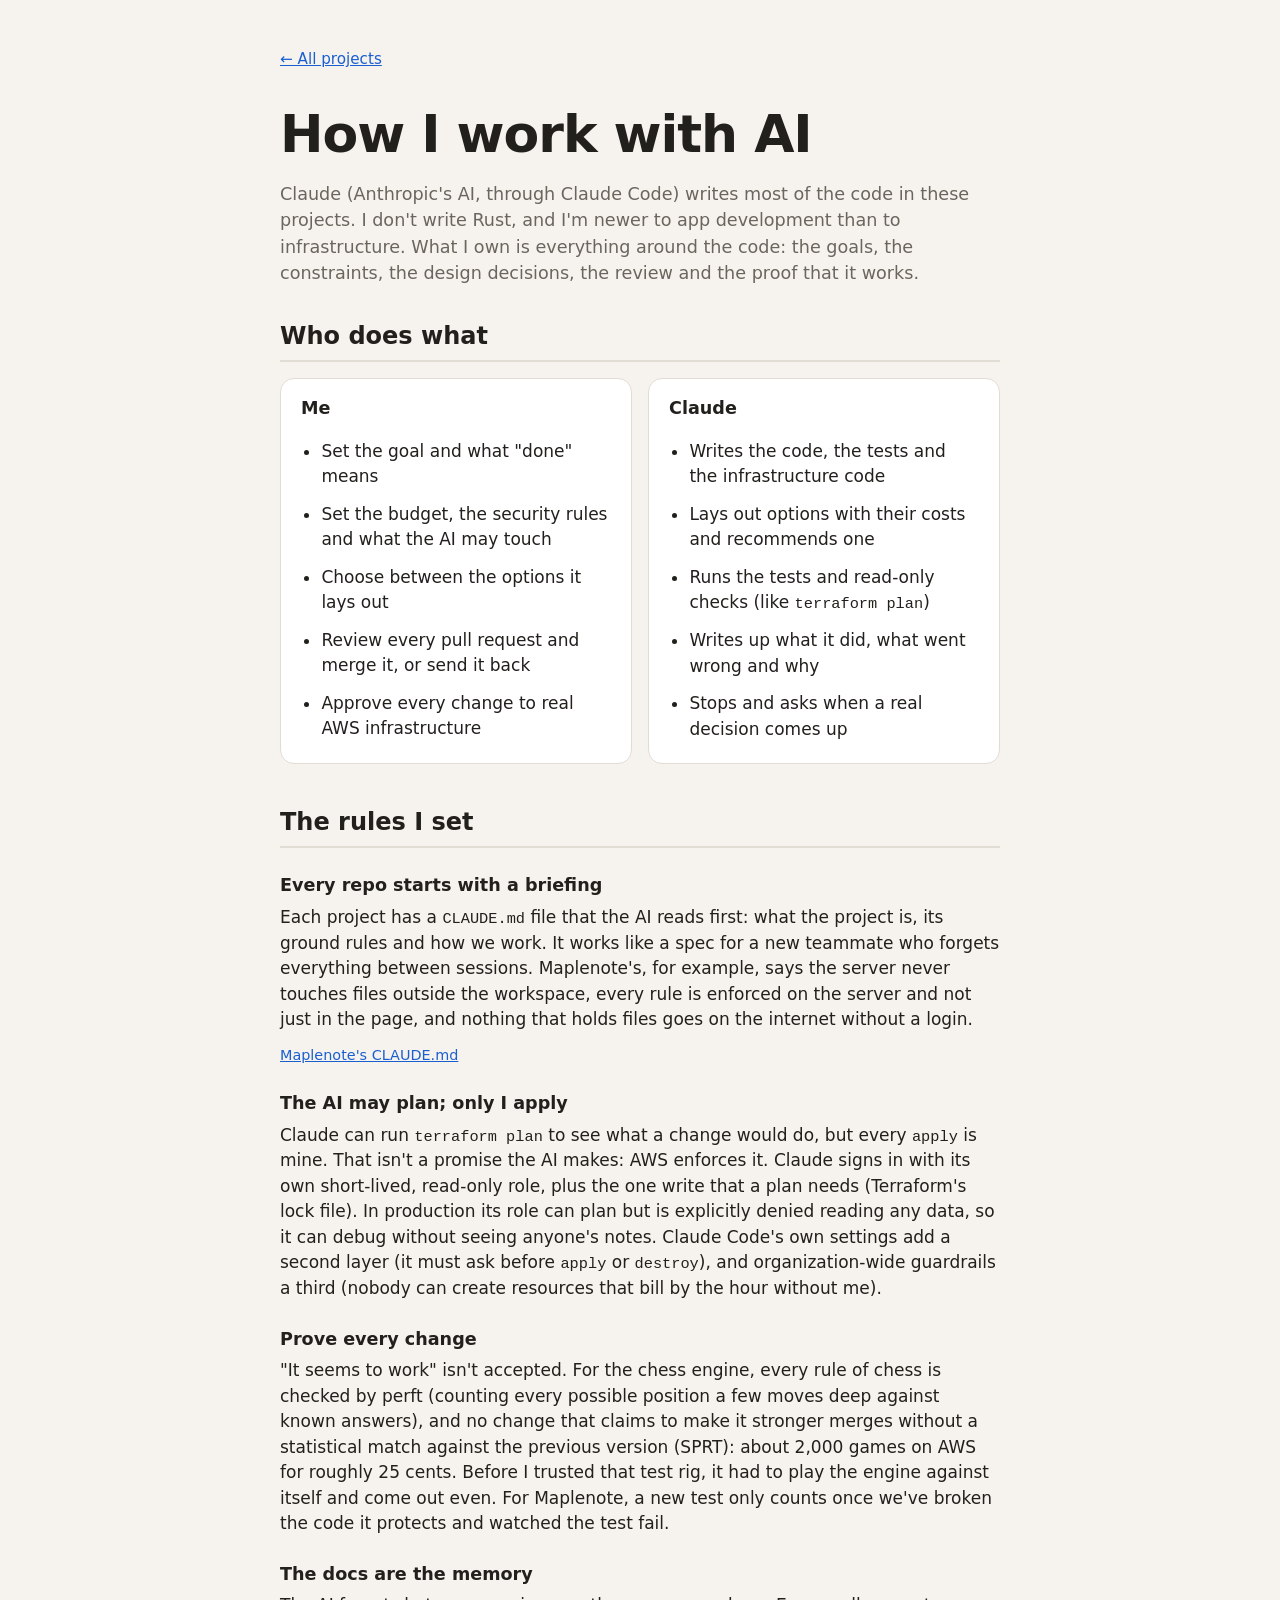
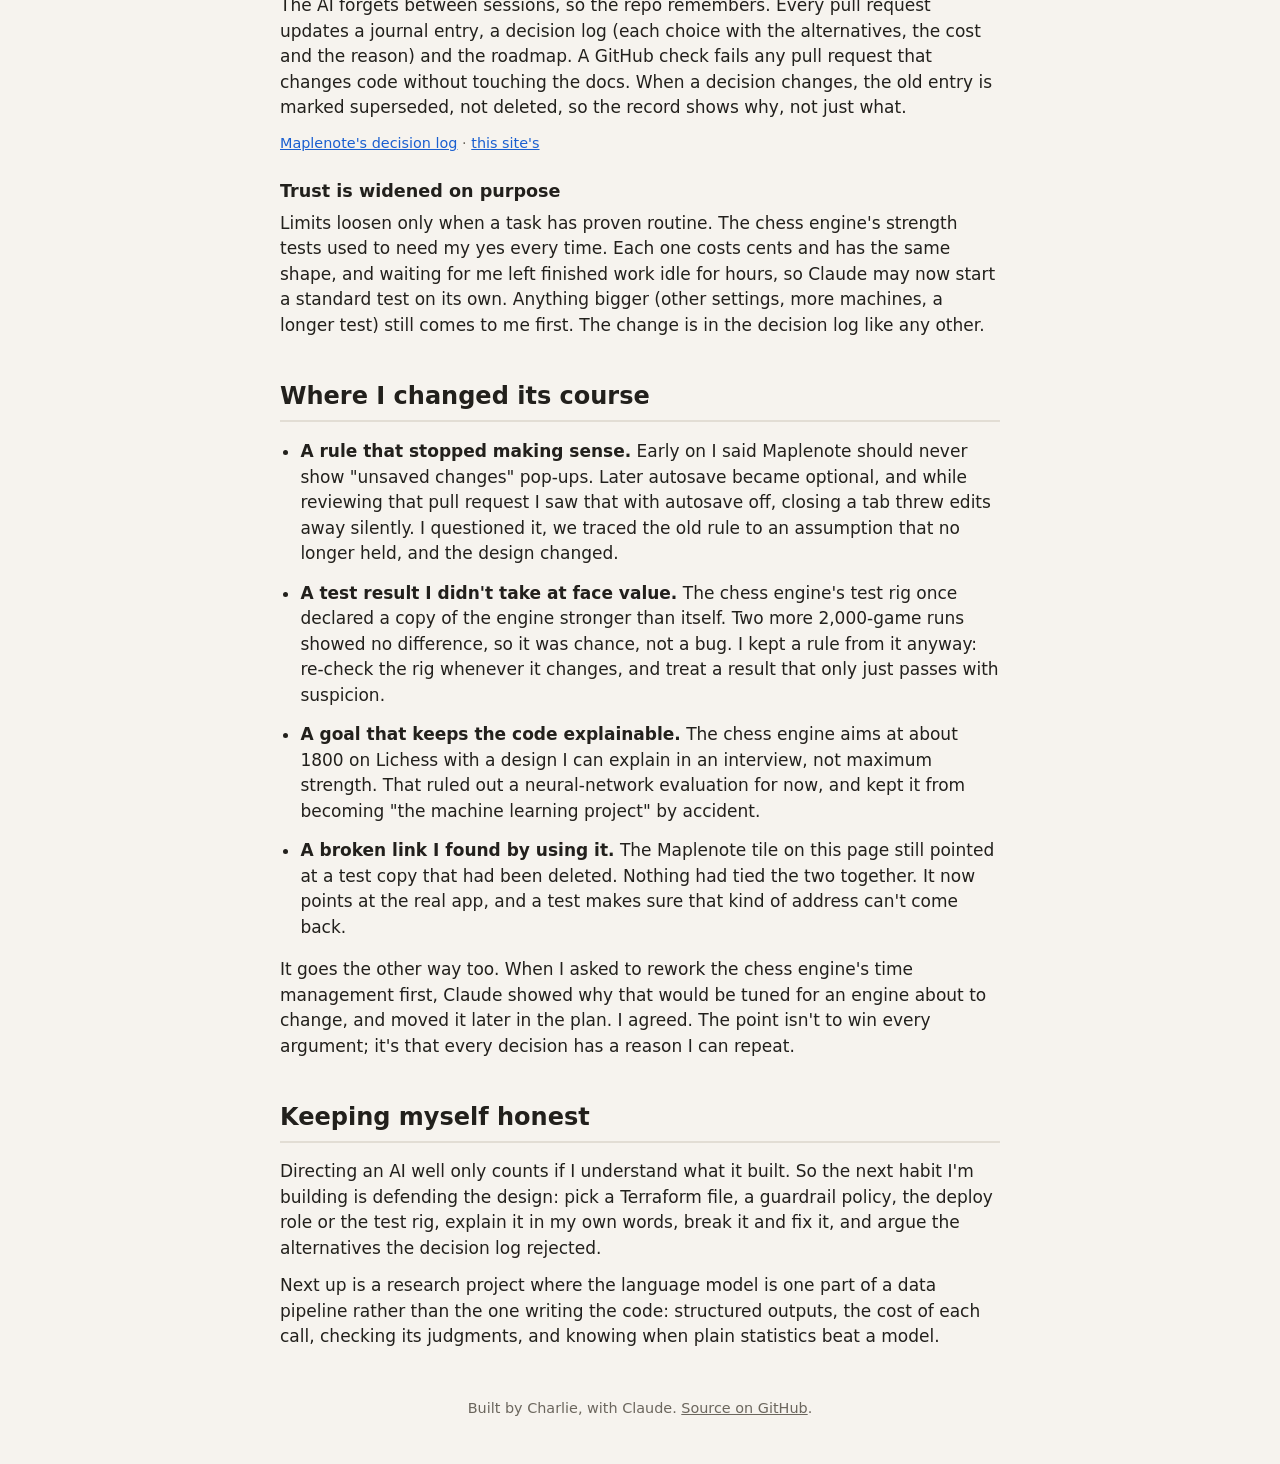
==== site/ai.html @ 4c2b3a05 "Add a "How I work with AI" tile and page A fifth tile opens site/ai.html: Claude writes most of the " ====
<!doctype html>
<html lang="en">
<head>
  <meta charset="utf-8">
  <meta name="viewport" content="width=device-width, initial-scale=1">
  <title>How I work with AI · Charlie's projects</title>
  <meta name="description" content="Claude writes most of my code. Here is what I own, the rules I set it, and where I changed its course.">
  <link rel="icon" href="favicon.svg" type="image/svg+xml">
  <link rel="stylesheet" href="style.css">
</head>
<body class="page">
  <nav class="back"><a href="index.html">← All projects</a></nav>

  <header>
    <h1>How I work with AI</h1>
    <p class="lede">Claude (Anthropic's AI, through Claude Code) writes most of the code in these projects. I don't write Rust, and I'm newer to app development than to infrastructure. What I own is everything around the code: the goals, the constraints, the design decisions, the review and the proof that it works.</p>
  </header>

  <main class="article">
    <section>
      <h2>Who does what</h2>
      <div class="split">
        <div class="card">
          <h3>Me</h3>
          <ul>
            <li>Set the goal and what "done" means</li>
            <li>Set the budget, the security rules and what the AI may touch</li>
            <li>Choose between the options it lays out</li>
            <li>Review every pull request and merge it, or send it back</li>
            <li>Approve every change to real AWS infrastructure</li>
          </ul>
        </div>
        <div class="card">
          <h3>Claude</h3>
          <ul>
            <li>Writes the code, the tests and the infrastructure code</li>
            <li>Lays out options with their costs and recommends one</li>
            <li>Runs the tests and read-only checks (like <code>terraform plan</code>)</li>
            <li>Writes up what it did, what went wrong and why</li>
            <li>Stops and asks when a real decision comes up</li>
          </ul>
        </div>
      </div>
    </section>

    <section>
      <h2>The rules I set</h2>

      <h3>Every repo starts with a briefing</h3>
      <p>Each project has a <code>CLAUDE.md</code> file that the AI reads first: what the project is, its ground rules and how we work. It works like a spec for a new teammate who forgets everything between sessions. Maplenote's, for example, says the server never touches files outside the workspace, every rule is enforced on the server and not just in the page, and nothing that holds files goes on the internet without a login.</p>
      <p class="evidence"><a href="https://github.com/CharlieWA01/maplenote/blob/main/CLAUDE.md" rel="noopener">Maplenote's CLAUDE.md</a></p>

      <h3>The AI may plan; only I apply</h3>
      <p>Claude can run <code>terraform plan</code> to see what a change would do, but every <code>apply</code> is mine. That isn't a promise the AI makes: AWS enforces it. Claude signs in with its own short-lived, read-only role, plus the one write that a plan needs (Terraform's lock file). In production its role can plan but is explicitly denied reading any data, so it can debug without seeing anyone's notes. Claude Code's own settings add a second layer (it must ask before <code>apply</code> or <code>destroy</code>), and organization-wide guardrails a third (nobody can create resources that bill by the hour without me).</p>

      <h3>Prove every change</h3>
      <p>"It seems to work" isn't accepted. For the chess engine, every rule of chess is checked by perft (counting every possible position a few moves deep against known answers), and no change that claims to make it stronger merges without a statistical match against the previous version (SPRT): about 2,000 games on AWS for roughly 25 cents. Before I trusted that test rig, it had to play the engine against itself and come out even. For Maplenote, a new test only counts once we've broken the code it protects and watched the test fail.</p>

      <h3>The docs are the memory</h3>
      <p>The AI forgets between sessions, so the repo remembers. Every pull request updates a journal entry, a decision log (each choice with the alternatives, the cost and the reason) and the roadmap. A GitHub check fails any pull request that changes code without touching the docs. When a decision changes, the old entry is marked superseded, not deleted, so the record shows why, not just what.</p>
      <p class="evidence"><a href="https://github.com/CharlieWA01/maplenote/blob/main/docs/DECISIONS.md" rel="noopener">Maplenote's decision log</a> · <a href="https://github.com/CharlieWA01/portfolio/blob/main/docs/DECISIONS.md" rel="noopener">this site's</a></p>

      <h3>Trust is widened on purpose</h3>
      <p>Limits loosen only when a task has proven routine. The chess engine's strength tests used to need my yes every time. Each one costs cents and has the same shape, and waiting for me left finished work idle for hours, so Claude may now start a standard test on its own. Anything bigger (other settings, more machines, a longer test) still comes to me first. The change is in the decision log like any other.</p>
    </section>

    <section>
      <h2>Where I changed its course</h2>
      <ul class="stories">
        <li><strong>A rule that stopped making sense.</strong> Early on I said Maplenote should never show "unsaved changes" pop-ups. Later autosave became optional, and while reviewing that pull request I saw that with autosave off, closing a tab threw edits away silently. I questioned it, we traced the old rule to an assumption that no longer held, and the design changed.</li>
        <li><strong>A test result I didn't take at face value.</strong> The chess engine's test rig once declared a copy of the engine stronger than itself. Two more 2,000-game runs showed no difference, so it was chance, not a bug. I kept a rule from it anyway: re-check the rig whenever it changes, and treat a result that only just passes with suspicion.</li>
        <li><strong>A goal that keeps the code explainable.</strong> The chess engine aims at about 1800 on Lichess with a design I can explain in an interview, not maximum strength. That ruled out a neural-network evaluation for now, and kept it from becoming "the machine learning project" by accident.</li>
        <li><strong>A broken link I found by using it.</strong> The Maplenote tile on this page still pointed at a test copy that had been deleted. Nothing had tied the two together. It now points at the real app, and a test makes sure that kind of address can't come back.</li>
      </ul>
      <p>It goes the other way too. When I asked to rework the chess engine's time management first, Claude showed why that would be tuned for an engine about to change, and moved it later in the plan. I agreed. The point isn't to win every argument; it's that every decision has a reason I can repeat.</p>
    </section>

    <section>
      <h2>Keeping myself honest</h2>
      <p>Directing an AI well only counts if I understand what it built. So the next habit I'm building is defending the design: pick a Terraform file, a guardrail policy, the deploy role or the test rig, explain it in my own words, break it and fix it, and argue the alternatives the decision log rejected.</p>
      <p>Next up is a research project where the language model is one part of a data pipeline rather than the one writing the code: structured outputs, the cost of each call, checking its judgments, and knowing when plain statistics beat a model.</p>
    </section>
  </main>

  <footer>
    <p>Built by Charlie, with Claude. <a href="https://github.com/CharlieWA01/portfolio" rel="noopener">Source on GitHub</a>.</p>
  </footer>
</body>
</html>
---- site/style.css ----
/* Charlie's projects: one page of big, friendly tiles. No build step, no
   scripts. Colours are defined once here; dark mode follows the visitor's
   system setting. */
:root {
  --bg: #f6f3ee;
  --text: #22201c;
  --muted: #6b665d;
  --card-text: #ffffff;
  --maplenote: #d9822b; /* maple orange, Maplenote's own accent */
  --stargazer: #3d4a8f;
  --site: #2f7d6d;
  --homelab: #6b5a7a;
  --ai: #9a4f5c;
  --card-bg: #ffffff;
  --rule: #e2ddd4;
  --focus: #1a5fd0;
  color-scheme: light;
}

@media (prefers-color-scheme: dark) {
  :root {
    --bg: #1b1c1f;
    --text: #e6e4df;
    --muted: #a19c92;
    --focus: #7fb0ff;
    --card-bg: #26282c;
    --rule: #3a3c41;
    color-scheme: dark;
  }
}

* { box-sizing: border-box; }

html { -webkit-text-size-adjust: 100%; }

body {
  margin: 0;
  padding: 48px 16px 32px;
  background: var(--bg);
  color: var(--text);
  font: 17px/1.5 system-ui, -apple-system, "Segoe UI", sans-serif;
}

header, footer, .tiles {
  max-width: 1040px;
  margin: 0 auto;
}

header { text-align: center; margin-bottom: 40px; }

h1 {
  margin: 0 0 8px;
  font-size: clamp(2rem, 6vw, 3.25rem);
  letter-spacing: -0.02em;
}

.lede { margin: 0; color: var(--muted); }

.tiles {
  display: grid;
  grid-template-columns: repeat(auto-fill, minmax(240px, 1fr));
  gap: 20px;
}

.tile {
  position: relative;
  display: flex;
  flex-direction: column;
  min-height: 260px;
  padding: 24px;
  border-radius: 20px;
  color: var(--card-text);
  text-decoration: none;
  box-shadow: 0 2px 0 rgba(0, 0, 0, 0.08);
  transition: transform 120ms ease, box-shadow 120ms ease;
}

a.tile:hover {
  transform: translateY(-4px) rotate(-0.6deg);
  box-shadow: 0 10px 24px rgba(0, 0, 0, 0.18);
}

a.tile:focus-visible {
  outline: 3px solid var(--focus);
  outline-offset: 4px;
}

.tile h2 { margin: 12px 0 6px; font-size: 1.45rem; }
.tile p { margin: 0 0 16px; opacity: 0.95; }

.icon { font-size: 2.5rem; line-height: 1; }

.tag {
  margin-top: auto;
  font-size: 0.8rem;
  letter-spacing: 0.02em;
  opacity: 0.85;
}

.tile-maplenote { background: var(--maplenote); }
.tile-stargazer { background: var(--stargazer); }
.tile-site { background: var(--site); }
.tile-homelab { background: var(--homelab); }
.tile-ai { background: var(--ai); }

/* Not clickable yet: muted colour, but text stays full contrast. */
.soon { filter: saturate(0.5); }

/* Article pages (How I work with AI): one readable column. */
.page header, .page footer, .article, .back {
  max-width: 720px;
  margin-left: auto;
  margin-right: auto;
}

.page header { text-align: left; margin-bottom: 32px; }
.page .lede { font-size: 1.1rem; }

.back { margin-bottom: 24px; font-size: 0.95rem; }
.back a, .article a { color: var(--focus); }
.back a:focus-visible, .article a:focus-visible {
  outline: 3px solid var(--focus);
  outline-offset: 2px;
}

.article section { margin-bottom: 40px; }
.article h2 {
  margin: 0 0 16px;
  padding-bottom: 6px;
  border-bottom: 2px solid var(--rule);
  font-size: 1.5rem;
}
.article h3 { margin: 24px 0 6px; font-size: 1.1rem; }
.article p, .article li { margin: 0 0 12px; }
.article ul { padding-left: 1.2em; }
.article code { font-size: 0.9em; overflow-wrap: anywhere; }
.evidence { color: var(--muted); font-size: 0.9rem; }

.split {
  display: grid;
  grid-template-columns: repeat(auto-fit, minmax(260px, 1fr));
  gap: 16px;
}

.card {
  padding: 16px 20px 4px;
  border-radius: 14px;
  background: var(--card-bg);
  border: 1px solid var(--rule);
}
.card h3 { margin-top: 0; }

.stories li { margin-bottom: 14px; }

footer {
  margin-top: 48px;
  text-align: center;
  color: var(--muted);
  font-size: 0.9rem;
}

footer a { color: inherit; }

@media (prefers-reduced-motion: reduce) {
  .tile { transition: none; }
  a.tile:hover { transform: none; }
}
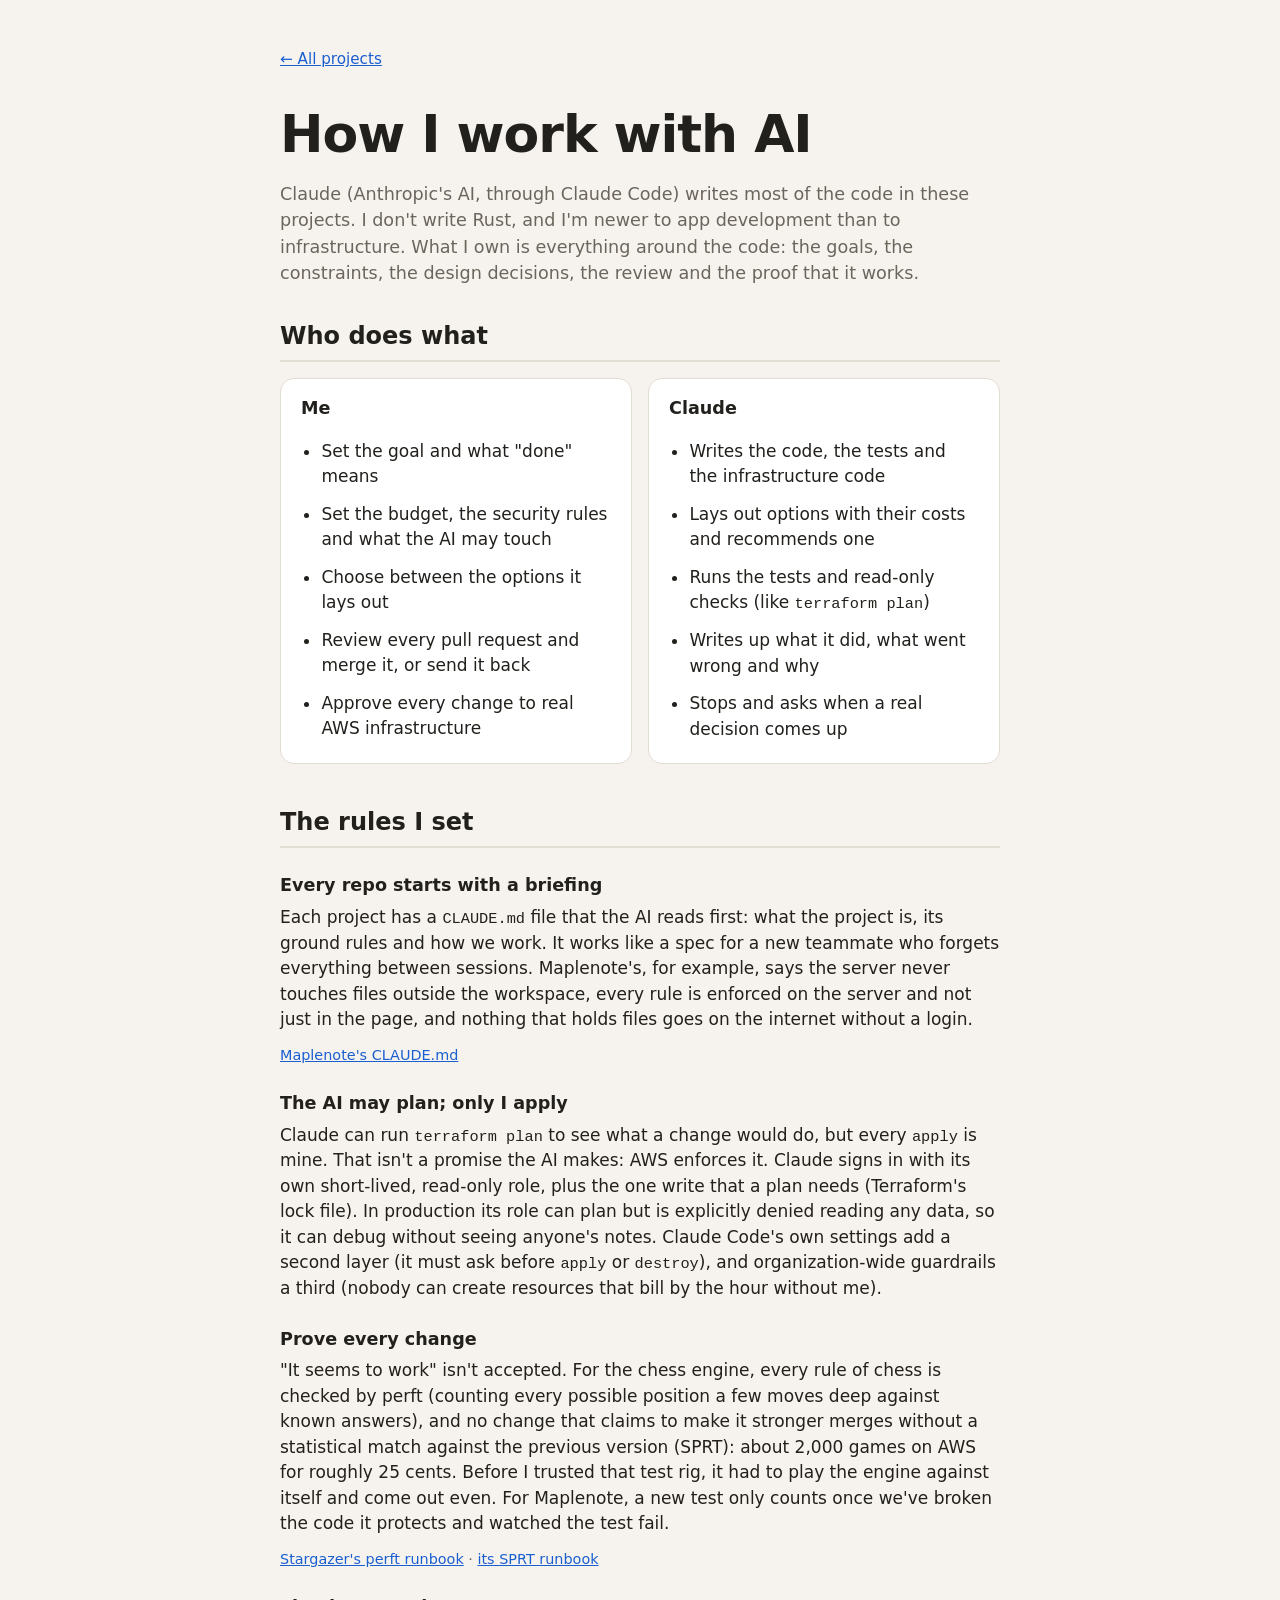
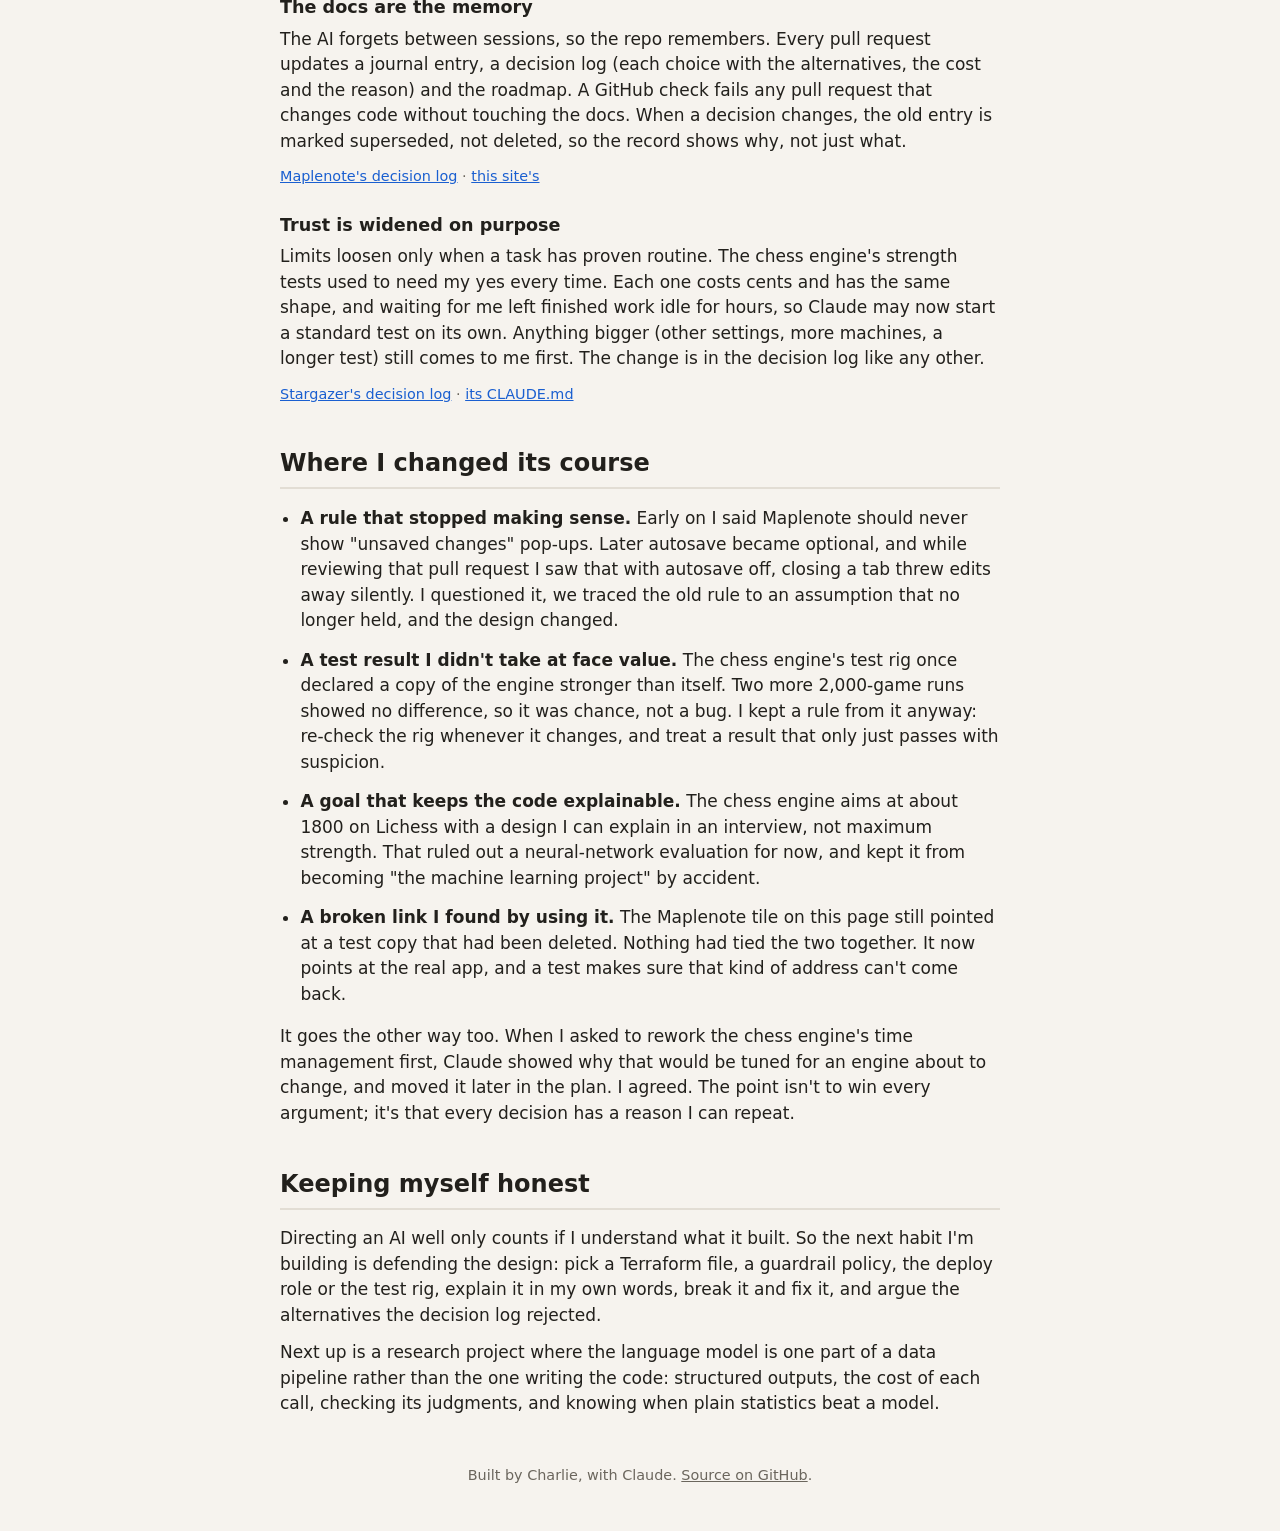
==== commit 9a7db041: "Link the AI page to Stargazer's runbooks and decision log Stargazer's repo is public now, so its evi" ====
--- a/site/ai.html
+++ b/site/ai.html
@@ -55,6 +55,7 @@
 
       <h3>Prove every change</h3>
       <p>"It seems to work" isn't accepted. For the chess engine, every rule of chess is checked by perft (counting every possible position a few moves deep against known answers), and no change that claims to make it stronger merges without a statistical match against the previous version (SPRT): about 2,000 games on AWS for roughly 25 cents. Before I trusted that test rig, it had to play the engine against itself and come out even. For Maplenote, a new test only counts once we've broken the code it protects and watched the test fail.</p>
+      <p class="evidence"><a href="https://github.com/CharlieWA01/stargazer/blob/main/docs/runbooks/perft.md" rel="noopener">Stargazer's perft runbook</a> · <a href="https://github.com/CharlieWA01/stargazer/blob/main/docs/runbooks/sprt.md" rel="noopener">its SPRT runbook</a></p>
 
       <h3>The docs are the memory</h3>
       <p>The AI forgets between sessions, so the repo remembers. Every pull request updates a journal entry, a decision log (each choice with the alternatives, the cost and the reason) and the roadmap. A GitHub check fails any pull request that changes code without touching the docs. When a decision changes, the old entry is marked superseded, not deleted, so the record shows why, not just what.</p>
@@ -62,6 +63,7 @@
 
       <h3>Trust is widened on purpose</h3>
       <p>Limits loosen only when a task has proven routine. The chess engine's strength tests used to need my yes every time. Each one costs cents and has the same shape, and waiting for me left finished work idle for hours, so Claude may now start a standard test on its own. Anything bigger (other settings, more machines, a longer test) still comes to me first. The change is in the decision log like any other.</p>
+      <p class="evidence"><a href="https://github.com/CharlieWA01/stargazer/blob/main/docs/DECISIONS.md" rel="noopener">Stargazer's decision log</a> · <a href="https://github.com/CharlieWA01/stargazer/blob/main/CLAUDE.md" rel="noopener">its CLAUDE.md</a></p>
     </section>
 
     <section>
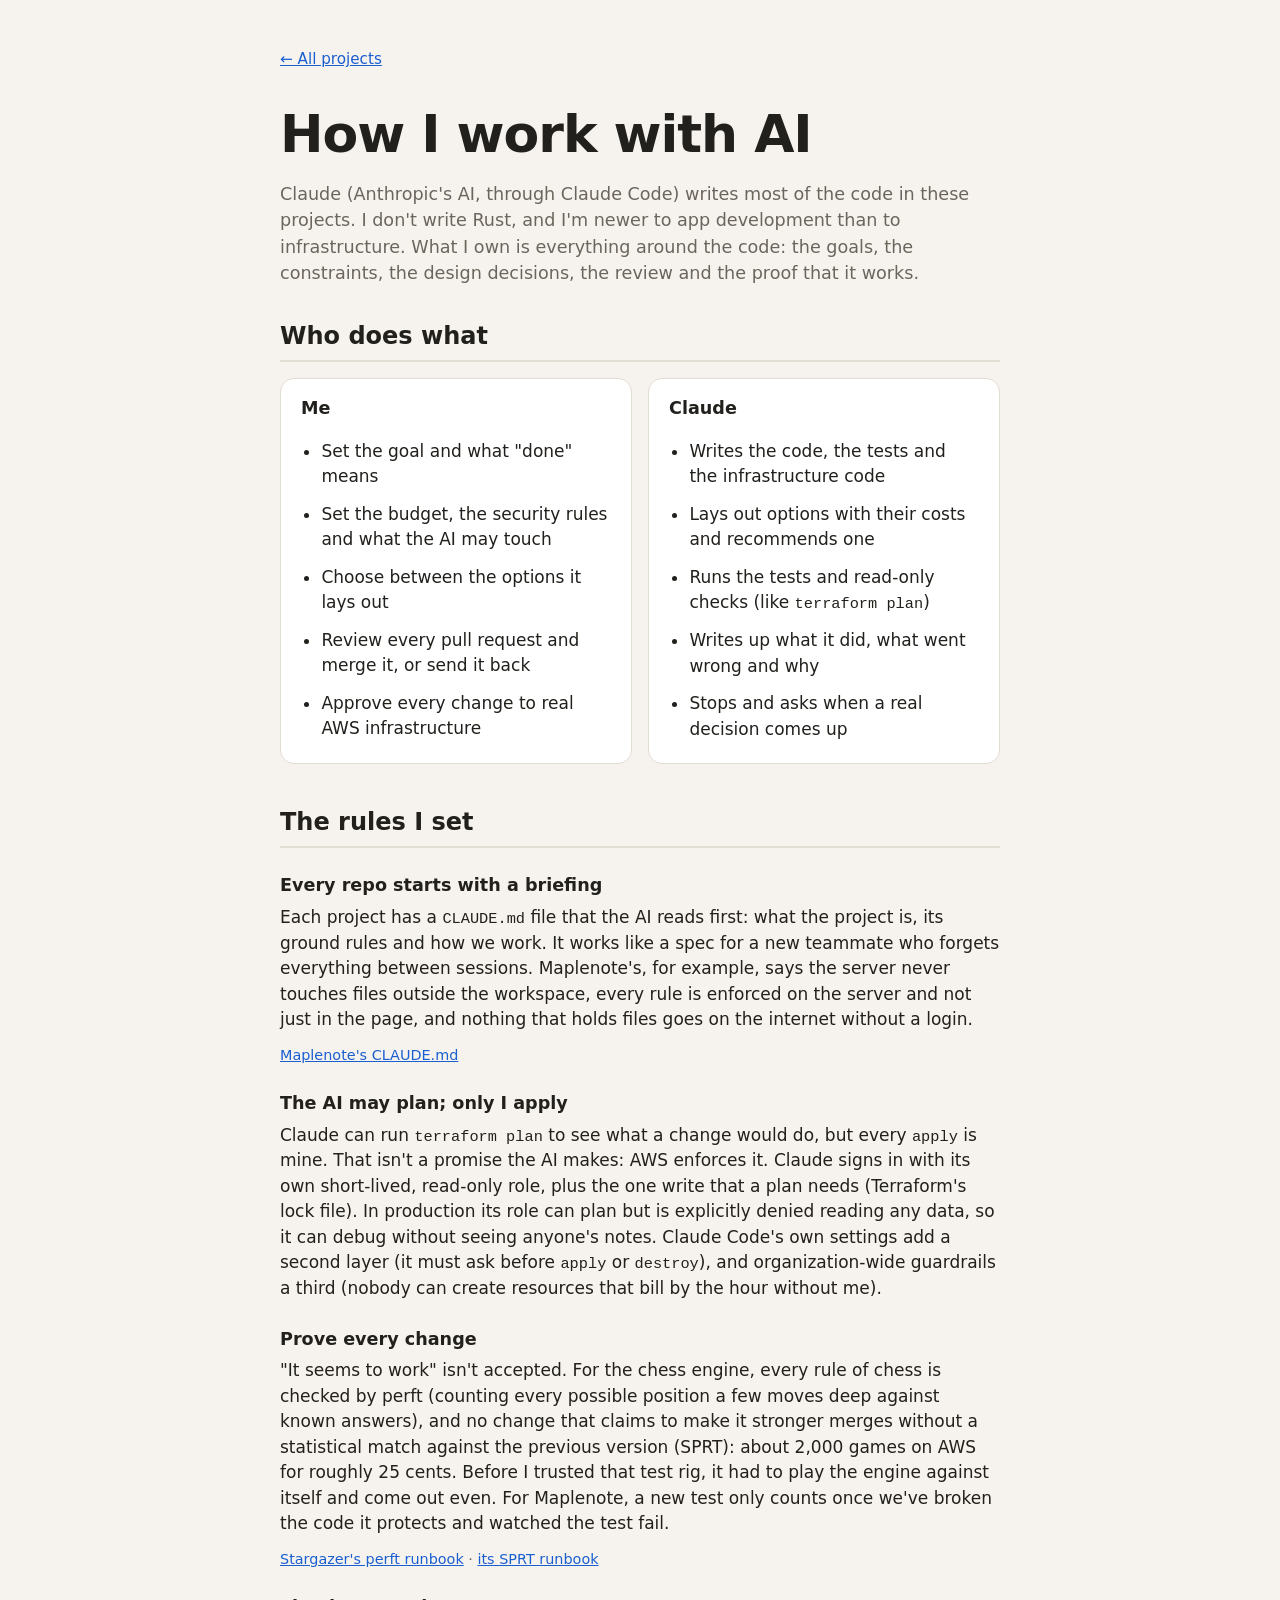
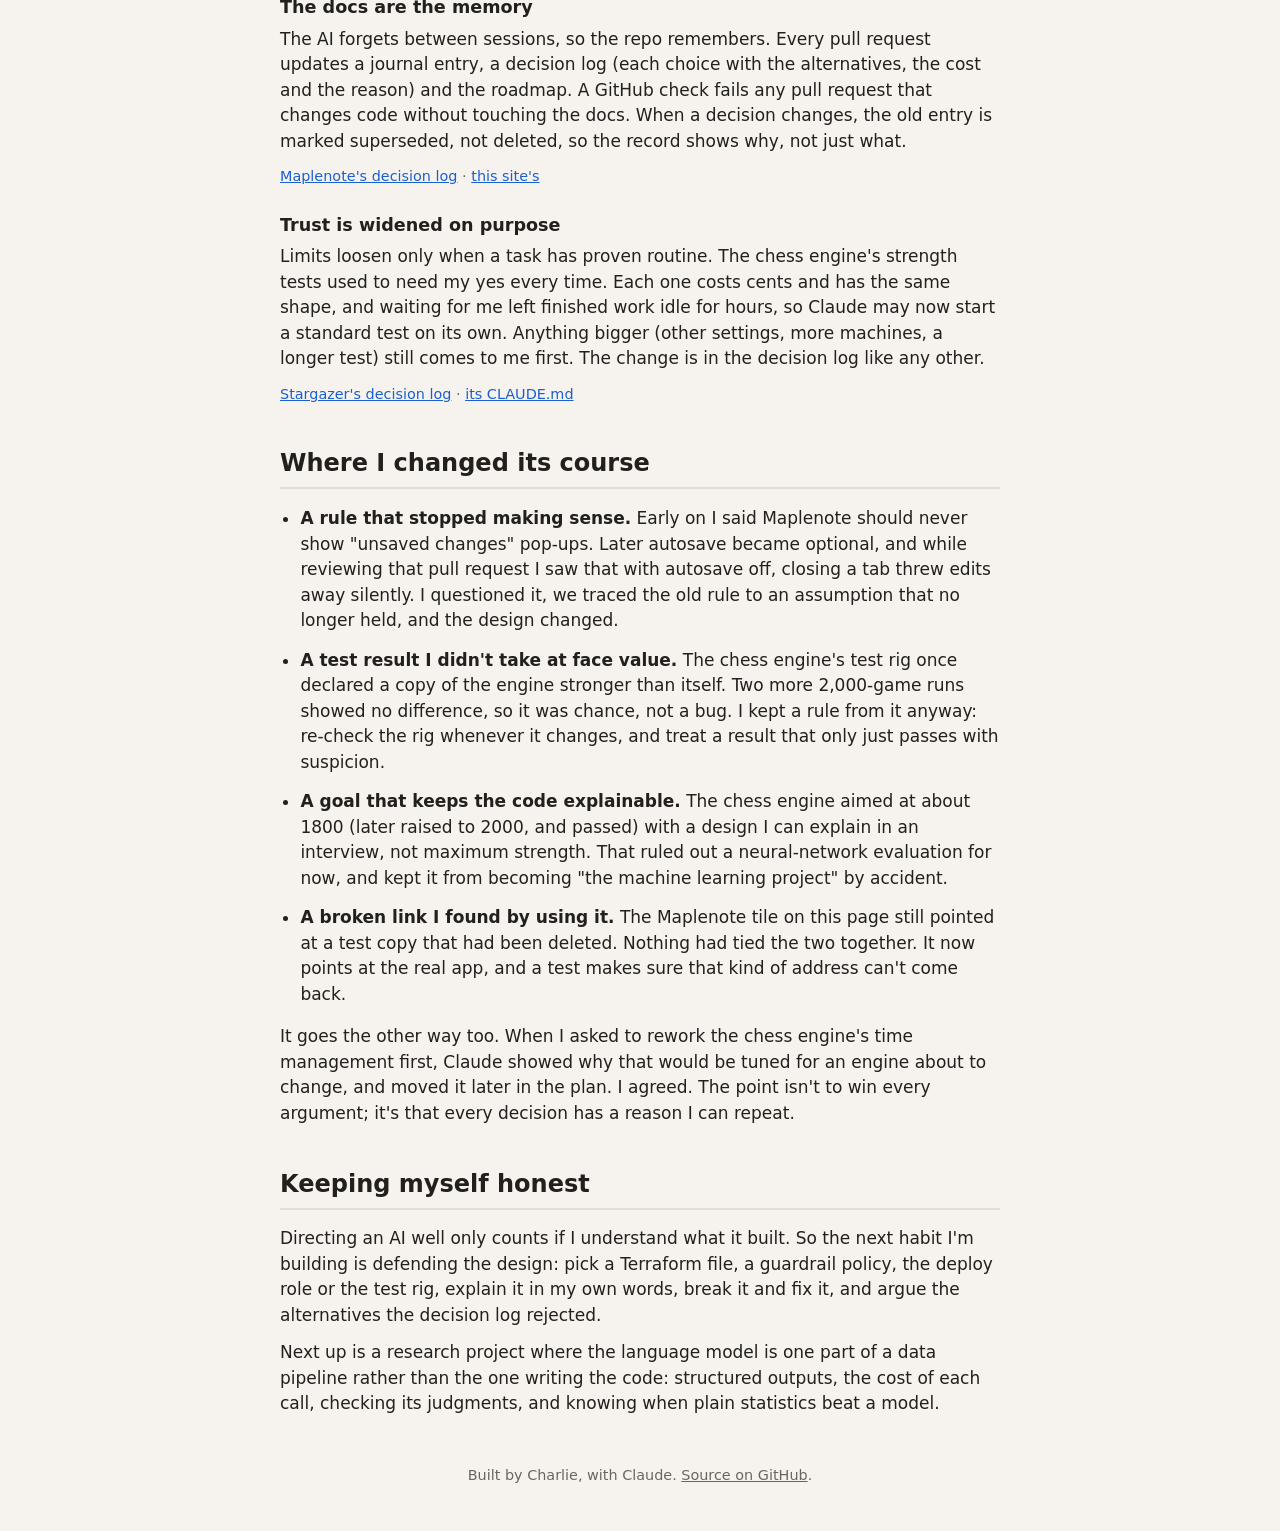
==== commit 68e02595: "docs: a pass after the play page went live Co-Authored-By: Claude Opus 5.5 <noreply@anthropic.com> C" ====
--- a/site/ai.html
+++ b/site/ai.html
@@ -71,7 +71,7 @@
       <ul class="stories">
         <li><strong>A rule that stopped making sense.</strong> Early on I said Maplenote should never show "unsaved changes" pop-ups. Later autosave became optional, and while reviewing that pull request I saw that with autosave off, closing a tab threw edits away silently. I questioned it, we traced the old rule to an assumption that no longer held, and the design changed.</li>
         <li><strong>A test result I didn't take at face value.</strong> The chess engine's test rig once declared a copy of the engine stronger than itself. Two more 2,000-game runs showed no difference, so it was chance, not a bug. I kept a rule from it anyway: re-check the rig whenever it changes, and treat a result that only just passes with suspicion.</li>
-        <li><strong>A goal that keeps the code explainable.</strong> The chess engine aims at about 1800 on Lichess with a design I can explain in an interview, not maximum strength. That ruled out a neural-network evaluation for now, and kept it from becoming "the machine learning project" by accident.</li>
+        <li><strong>A goal that keeps the code explainable.</strong> The chess engine aimed at about 1800 (later raised to 2000, and passed) with a design I can explain in an interview, not maximum strength. That ruled out a neural-network evaluation for now, and kept it from becoming "the machine learning project" by accident.</li>
         <li><strong>A broken link I found by using it.</strong> The Maplenote tile on this page still pointed at a test copy that had been deleted. Nothing had tied the two together. It now points at the real app, and a test makes sure that kind of address can't come back.</li>
       </ul>
       <p>It goes the other way too. When I asked to rework the chess engine's time management first, Claude showed why that would be tuned for an engine about to change, and moved it later in the plan. I agreed. The point isn't to win every argument; it's that every decision has a reason I can repeat.</p>
--- a/site/style.css
+++ b/site/style.css
@@ -1,5 +1,5 @@
 /* Charlie's projects: one page of big, friendly tiles. No build step, no
-   scripts. Colours are defined once here; dark mode follows the visitor's
+   framework. Colours are defined once here; dark mode follows the visitor's
    system setting. */
 :root {
   --bg: #f6f3ee;
@@ -9,11 +9,14 @@
   --maplenote: #d9822b; /* maple orange, Maplenote's own accent */
   --stargazer: #3d4a8f;
   --site: #2f7d6d;
-  --homelab: #6b5a7a;
   --ai: #9a4f5c;
   --card-bg: #ffffff;
   --rule: #e2ddd4;
   --focus: #1a5fd0;
+  --board-light: #e4e7f2; /* the play page's board, in Stargazer's blue */
+  --board-dark: #7f8cc0;
+  --highlight: rgba(246, 207, 87, 0.65);
+  --check: rgba(214, 48, 49, 0.75);
   color-scheme: light;
 }
 
@@ -100,11 +103,9 @@
 .tile-maplenote { background: var(--maplenote); }
 .tile-stargazer { background: var(--stargazer); }
 .tile-site { background: var(--site); }
-.tile-homelab { background: var(--homelab); }
 .tile-ai { background: var(--ai); }
 
 /* Not clickable yet: muted colour, but text stays full contrast. */
-.soon { filter: saturate(0.5); }
 
 /* Article pages (How I work with AI): one readable column. */
 .page header, .page footer, .article, .back {
@@ -161,6 +162,155 @@
 
 footer a { color: inherit; }
 
+/* The play page (stargazer.html): the board, and a panel beside it (or
+   below it on a phone). */
+.play-page header, .play-page footer, .play-page .back, .play {
+  max-width: 1000px;
+}
+
+.play {
+  display: grid;
+  grid-template-columns: minmax(0, 560px) minmax(240px, 1fr);
+  gap: 32px;
+  margin: 0 auto;
+  align-items: start;
+}
+
+@media (max-width: 760px) {
+  .play { grid-template-columns: minmax(0, 1fr); }
+}
+
+.board-area { position: relative; }
+
+.board {
+  display: grid;
+  /* Dragging a piece on a phone moves the piece, not the page. */
+  touch-action: none;
+  user-select: none;
+  grid-template-columns: repeat(8, 1fr);
+  aspect-ratio: 1;
+  width: 100%;
+  border-radius: 6px;
+  overflow: hidden;
+  box-shadow: 0 4px 18px rgba(0, 0, 0, 0.18);
+}
+
+.square {
+  position: relative;
+  padding: 0;
+  border: 0;
+  cursor: pointer;
+  aspect-ratio: 1;
+}
+.square.light { background: var(--board-light); }
+.square.dark { background: var(--board-dark); }
+.square.last { box-shadow: inset 0 0 0 100vmax var(--highlight); }
+.square.selected { box-shadow: inset 0 0 0 100vmax rgba(240, 180, 40, 0.8); }
+.square.check { background-image: radial-gradient(circle, var(--check) 25%, transparent 75%); }
+.square.target::before {
+  content: "";
+  position: absolute;
+  inset: 37%;
+  border-radius: 50%;
+  background: rgba(20, 30, 70, 0.35);
+}
+.square.capture::before {
+  content: "";
+  position: absolute;
+  inset: 4%;
+  border-radius: 50%;
+  border: 4px solid rgba(20, 30, 70, 0.35);
+}
+.square:focus-visible {
+  outline: 3px solid var(--focus);
+  outline-offset: -3px;
+  z-index: 1;
+}
+.square.drag-from img { opacity: 0.3; }
+
+/* The piece following the pointer while it's dragged (play.js). */
+.drag-ghost {
+  position: fixed;
+  top: 0;
+  left: 0;
+  z-index: 10;
+  pointer-events: none;
+  cursor: grabbing;
+  filter: drop-shadow(0 4px 6px rgba(0, 0, 0, 0.35));
+}
+
+.square img {
+  position: relative;
+  display: block;
+  width: 100%;
+  height: 100%;
+  pointer-events: none;
+}
+
+.coord {
+  position: absolute;
+  font-size: 0.7rem;
+  font-weight: 600;
+  line-height: 1;
+  pointer-events: none;
+}
+.coord.rank { top: 3px; left: 3px; }
+.coord.file { bottom: 3px; right: 3px; }
+.square.light .coord { color: var(--board-dark); }
+.square.dark .coord { color: var(--board-light); }
+
+.promotion {
+  position: absolute;
+  inset: 0;
+  display: flex;
+  align-items: center;
+  justify-content: center;
+  gap: 8px;
+  background: rgba(0, 0, 0, 0.45);
+  border-radius: 6px;
+}
+.promotion[hidden] { display: none; }
+.promote {
+  width: 18%;
+  aspect-ratio: 1;
+  padding: 4px;
+  border: 0;
+  border-radius: 12px;
+  background: var(--board-light);
+  cursor: pointer;
+}
+.promote img { width: 100%; height: 100%; display: block; }
+.promote:focus-visible { outline: 3px solid var(--focus); }
+
+.panel h2 { margin: 24px 0 8px; font-size: 1.1rem; }
+.panel p { margin: 0 0 12px; }
+.panel a { color: var(--focus); }
+.status { font-size: 1.25rem; font-weight: 600; min-height: 1.5em; }
+.thought { color: var(--muted); font-size: 0.95rem; min-height: 1.5em; }
+.credit { color: var(--muted); font-size: 0.85rem; }
+
+.controls { display: flex; flex-wrap: wrap; gap: 8px; }
+.controls button {
+  padding: 8px 14px;
+  border: 1px solid var(--rule);
+  border-radius: 10px;
+  background: var(--card-bg);
+  color: var(--text);
+  font: inherit;
+  font-size: 0.95rem;
+  cursor: pointer;
+}
+.controls button:hover { border-color: var(--stargazer); }
+.controls button:focus-visible { outline: 3px solid var(--focus); outline-offset: 2px; }
+
+.moves {
+  margin: 0;
+  padding-left: 2.2em;
+  max-height: 14em;
+  overflow-y: auto;
+  font-variant-numeric: tabular-nums;
+}
+
 @media (prefers-reduced-motion: reduce) {
   .tile { transition: none; }
   a.tile:hover { transform: none; }
